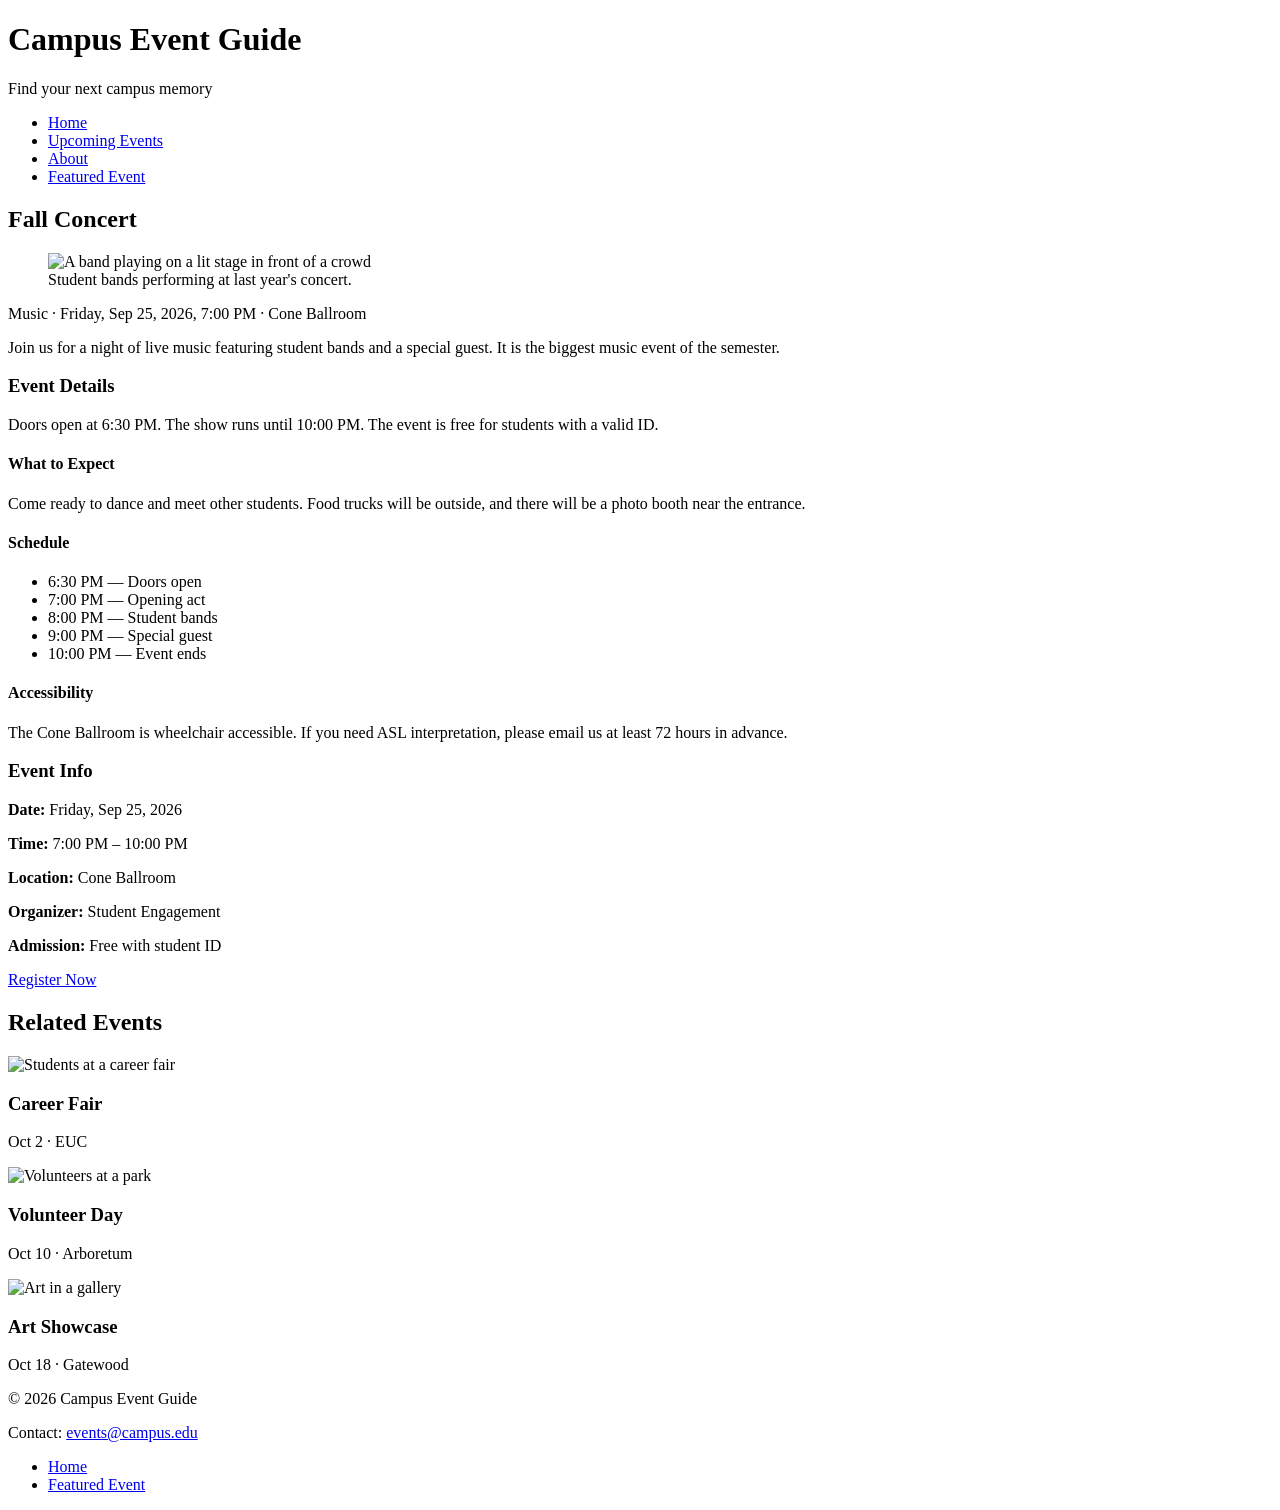
==== event.html @ defc544c "making chnmages to the index page" ====
<!DOCTYPE html>
<!--
  Name: Maria Guadalupe Reynoso
  Date: 09.13.2026
  CSC 372-01

  Featured event page for the Campus Event Guide. It shows details
  about one event, a sidebar with event info, and related events.
-->
<html lang="en">
<head>
  <meta charset="UTF-8">
  <meta name="viewport" content="width=device-width, initial-scale=1.0">
  <title>Campus Event Guide | Fall Concert</title>
  <link rel="stylesheet" href="css/styles.css">
</head>
<body>

  <!-- Same header as home page -->
  <header class="site-header">
    <h1>Campus Event Guide</h1>
    <p class="tagline">Find your next campus memory</p>

    <nav>
      <ul>
        <li><a href="index.html">Home</a></li>
        <li><a href="index.html#events">Upcoming Events</a></li>
        <li><a href="index.html#about">About</a></li>
        <li><a href="event.html">Featured Event</a></li>
      </ul>
    </nav>
  </header>

  <main>

    <!-- Event introduction -->
    <section class="event-intro">
      <h2>Fall Concert</h2>

      <figure class="event-image">
        <img
          src="https://placehold.co/1000x500/1e6091/ffffff?text=Fall+Concert"
          alt="A band playing on a lit stage in front of a crowd">
        <figcaption>Student bands performing at last year's concert.</figcaption>
      </figure>

      <p class="event-details">
        <span class="event-category">Music</span> ·
        <time datetime="2026-09-25T19:00">Friday, Sep 25, 2026, 7:00 PM</time> ·
        Cone Ballroom
      </p>

      <p>
        Join us for a night of live music featuring student bands and a
        special guest. It is the biggest music event of the semester.
      </p>
    </section>

    <!-- Main content and sidebar (CSS Grid) -->
    <div class="event-layout">

      <section class="event-main">
        <h3>Event Details</h3>

        <p>
          Doors open at 6:30 PM. The show runs until 10:00 PM. The event is
          free for students with a valid ID.
        </p>

        <h4>What to Expect</h4>
        <p>
          Come ready to dance and meet other students. Food trucks will be
          outside, and there will be a photo booth near the entrance.
        </p>

        <h4>Schedule</h4>
        <ul>
          <li>6:30 PM — Doors open</li>
          <li>7:00 PM — Opening act</li>
          <li>8:00 PM — Student bands</li>
          <li>9:00 PM — Special guest</li>
          <li>10:00 PM — Event ends</li>
        </ul>

        <h4>Accessibility</h4>
        <p>
          The Cone Ballroom is wheelchair accessible. If you need ASL
          interpretation, please email us at least 72 hours in advance.
        </p>
      </section>

      <aside class="event-sidebar">
        <h3>Event Info</h3>

        <p><strong>Date:</strong> Friday, Sep 25, 2026</p>
        <p><strong>Time:</strong> 7:00 PM – 10:00 PM</p>
        <p><strong>Location:</strong> Cone Ballroom</p>
        <p><strong>Organizer:</strong> Student Engagement</p>
        <p><strong>Admission:</strong> Free with student ID</p>

        <a class="button" href="#">Register Now</a>
      </aside>

    </div>

    <!-- Related events (Flexbox) -->
    <section class="related">
      <h2>Related Events</h2>

      <div class="related-list">

        <article class="related-card">
          <img src="https://placehold.co/300x180/2a9d8f/ffffff?text=Career+Fair" alt="Students at a career fair">
          <h3>Career Fair</h3>
          <p><time datetime="2026-10-02">Oct 2</time> · EUC</p>
        </article>

        <article class="related-card">
          <img src="https://placehold.co/300x180/e76f51/ffffff?text=Volunteer+Day" alt="Volunteers at a park">
          <h3>Volunteer Day</h3>
          <p><time datetime="2026-10-10">Oct 10</time> · Arboretum</p>
        </article>

        <article class="related-card">
          <img src="https://placehold.co/300x180/264653/ffffff?text=Art+Show" alt="Art in a gallery">
          <h3>Art Showcase</h3>
          <p><time datetime="2026-10-18">Oct 18</time> · Gatewood</p>
        </article>

      </div>
    </section>

  </main>

  <!-- Same footer as home page -->
  <footer class="site-footer">
    <p>&copy; 2026 Campus Event Guide</p>
    <p>Contact: <a href="mailto:events@campus.edu">events@campus.edu</a></p>
    <nav>
      <ul>
        <li><a href="index.html">Home</a></li>
        <li><a href="event.html">Featured Event</a></li>
      </ul>
    </nav>
  </footer>

</body>
</html>
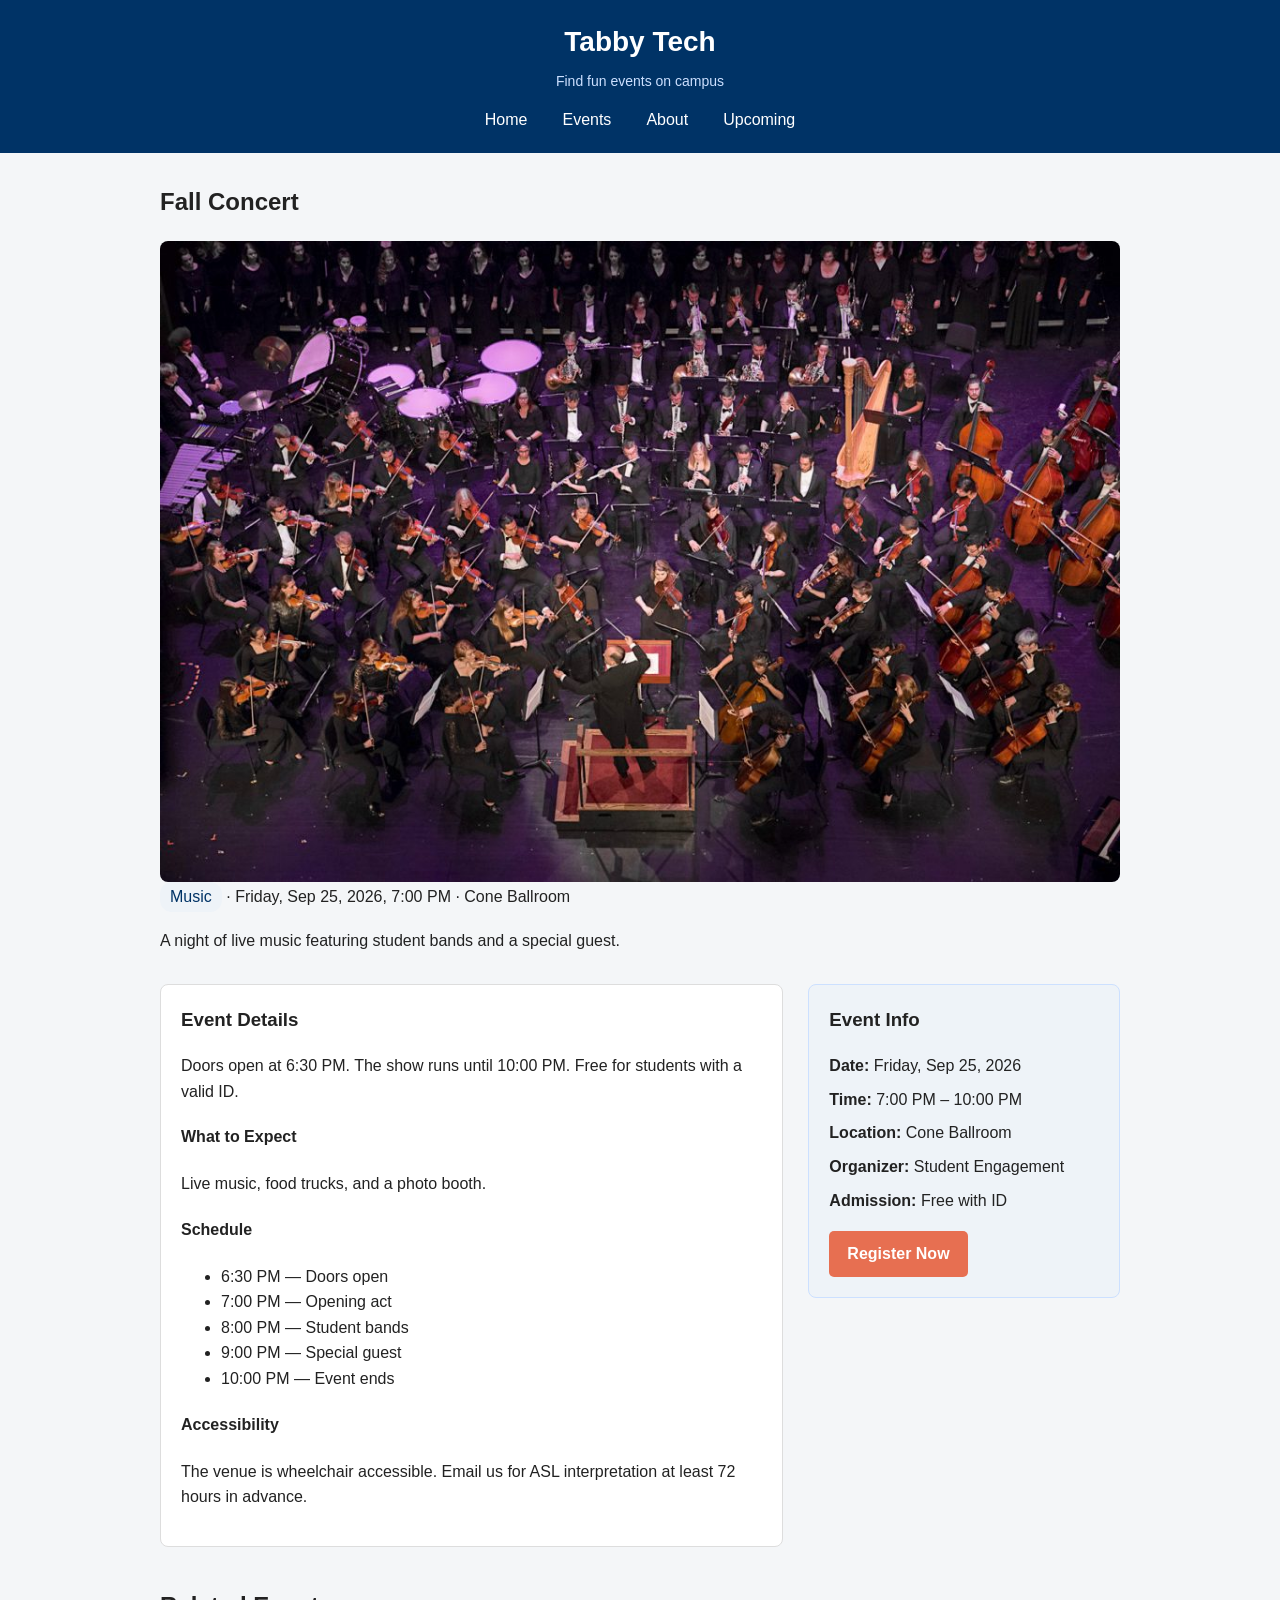
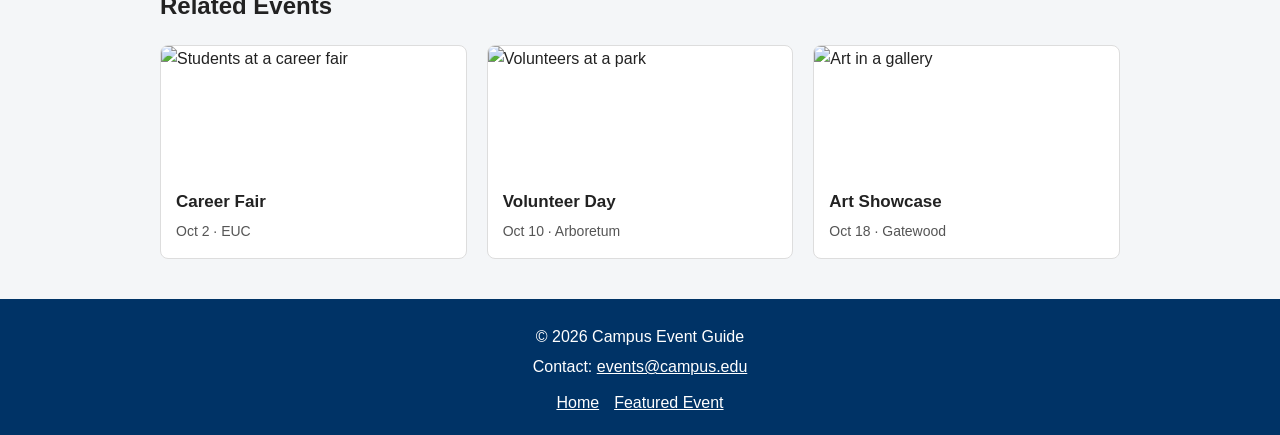
==== commit b0308fca: "adding events to the index page" ====
--- a/event.html
+++ b/event.html
@@ -4,74 +4,66 @@
   Date: 09.13.2026
   CSC 372-01
 
-  Featured event page for the Campus Event Guide. It shows details
-  about one event, a sidebar with event info, and related events.
+  Featured event page for the Campus Event Guide.
 -->
 <html lang="en">
 <head>
   <meta charset="UTF-8">
   <meta name="viewport" content="width=device-width, initial-scale=1.0">
-  <title>Campus Event Guide | Fall Concert</title>
-  <link rel="stylesheet" href="css/styles.css">
+  <title> Tabby Tech </title>
+  <link rel="stylesheet" href="css/style.css">
 </head>
 <body>
 
-  <!-- Same header as home page -->
   <header class="site-header">
-    <h1>Campus Event Guide</h1>
-    <p class="tagline">Find your next campus memory</p>
+    <h1> Tabby Tech</h1>
+    <p class="tagline">Find fun events on campus</p>
 
     <nav>
       <ul>
         <li><a href="index.html">Home</a></li>
-        <li><a href="index.html#events">Upcoming Events</a></li>
+        <li><a href="index.html#events">Events</a></li>
         <li><a href="index.html#about">About</a></li>
-        <li><a href="event.html">Featured Event</a></li>
+        <li><a href="event.html">Upcoming</a></li> 
       </ul>
     </nav>
   </header>
 
   <main>
 
-    <!-- Event introduction -->
+    <!-- Event intro -->
     <section class="event-intro">
       <h2>Fall Concert</h2>
 
       <figure class="event-image">
-        <img
-          src="https://placehold.co/1000x500/1e6091/ffffff?text=Fall+Concert"
-          alt="A band playing on a lit stage in front of a crowd">
-        <figcaption>Student bands performing at last year's concert.</figcaption>
+        <img src="images/concert.jpg" alt="Band Concert>
+        <figcaption>Student bands at last year's concert.</figcaption>
       </figure>
 
       <p class="event-details">
-        <span class="event-category">Music</span> ·
+        <span class="category">Music</span> ·
         <time datetime="2026-09-25T19:00">Friday, Sep 25, 2026, 7:00 PM</time> ·
         Cone Ballroom
       </p>
 
       <p>
-        Join us for a night of live music featuring student bands and a
-        special guest. It is the biggest music event of the semester.
+        A night of live music featuring student bands and a special guest.
       </p>
     </section>
 
-    <!-- Main content and sidebar (CSS Grid) -->
+    <!-- Main + sidebar (Grid) -->
     <div class="event-layout">
 
       <section class="event-main">
         <h3>Event Details</h3>
 
         <p>
-          Doors open at 6:30 PM. The show runs until 10:00 PM. The event is
-          free for students with a valid ID.
+          Doors open at 6:30 PM. The show runs until 10:00 PM. Free for
+          students with a valid ID.
         </p>
 
         <h4>What to Expect</h4>
-        <p>
-          Come ready to dance and meet other students. Food trucks will be
-          outside, and there will be a photo booth near the entrance.
-        </p>
+        <p>Live music, food trucks, and a photo booth.</p>
 
         <h4>Schedule</h4>
         <ul>
@@ -84,20 +76,18 @@
 
         <h4>Accessibility</h4>
         <p>
-          The Cone Ballroom is wheelchair accessible. If you need ASL
-          interpretation, please email us at least 72 hours in advance.
+          The venue is wheelchair accessible. Email us for ASL
+          interpretation at least 72 hours in advance.
         </p>
       </section>
 
       <aside class="event-sidebar">
         <h3>Event Info</h3>
-
         <p><strong>Date:</strong> Friday, Sep 25, 2026</p>
         <p><strong>Time:</strong> 7:00 PM – 10:00 PM</p>
         <p><strong>Location:</strong> Cone Ballroom</p>
         <p><strong>Organizer:</strong> Student Engagement</p>
-        <p><strong>Admission:</strong> Free with student ID</p>
-
+        <p><strong>Admission:</strong> Free with ID</p>
         <a class="button" href="#">Register Now</a>
       </aside>
 
@@ -110,19 +100,19 @@
       <div class="related-list">
 
         <article class="related-card">
-          <img src="https://placehold.co/300x180/2a9d8f/ffffff?text=Career+Fair" alt="Students at a career fair">
+          <img src="images/related-career.jpg" alt="Students at a career fair">
           <h3>Career Fair</h3>
           <p><time datetime="2026-10-02">Oct 2</time> · EUC</p>
         </article>
 
         <article class="related-card">
-          <img src="https://placehold.co/300x180/e76f51/ffffff?text=Volunteer+Day" alt="Volunteers at a park">
+          <img src="images/related-volunteer.jpg" alt="Volunteers at a park">
           <h3>Volunteer Day</h3>
           <p><time datetime="2026-10-10">Oct 10</time> · Arboretum</p>
         </article>
 
         <article class="related-card">
-          <img src="https://placehold.co/300x180/264653/ffffff?text=Art+Show" alt="Art in a gallery">
+          <img src="images/related-art.jpg" alt="Art in a gallery">
           <h3>Art Showcase</h3>
           <p><time datetime="2026-10-18">Oct 18</time> · Gatewood</p>
         </article>
@@ -132,7 +122,6 @@
 
   </main>
 
-  <!-- Same footer as home page -->
   <footer class="site-footer">
     <p>&copy; 2026 Campus Event Guide</p>
     <p>Contact: <a href="mailto:events@campus.edu">events@campus.edu</a></p>
--- a/css/style.css
+++ b/css/style.css
@@ -0,0 +1,350 @@
+/*
+  Name: Maria Guadalupe Reynoso
+  Date: 09.13.2026
+  CSC 372-01
+
+  Stylesheet for the Campus Event Guide.
+
+  1. Base
+  2. Header / nav (Flexbox)
+  3. Hero (Flexbox)
+  4. Event cards (Grid)
+  5. About
+  6. Event page (main + sidebar, Grid)
+  7. Related events (Flexbox)
+  8. Footer
+  9. Media queries
+*/
+
+/* ---------- 1. Base ---------- */
+
+* {
+  box-sizing: border-box;
+}
+
+body {
+  margin: 0;
+  font-family: Arial, Helvetica, sans-serif;
+  line-height: 1.6;
+  color: #222;
+  background-color: #f4f6f8;
+}
+
+h1, h2, h3, h4 {
+  margin-top: 0;
+}
+
+a {
+  color: #1e6091;
+}
+
+img {
+  max-width: 100%;
+  display: block;
+}
+
+.button {
+  display: inline-block;
+  background-color: #e76f51;
+  color: #fff;
+  padding: 10px 18px;
+  border-radius: 5px;
+  text-decoration: none;
+  font-weight: bold;
+  margin-top: 10px;
+}
+
+.button:hover {
+  background-color: #c95a3e;
+}
+
+/* ---------- 2. Header / nav (Flexbox) ---------- */
+
+.site-header {
+  background-color: #003366;
+  color: #fff;
+  padding: 20px;
+  text-align: center;
+}
+
+.site-header h1 {
+  margin: 0;
+  font-size: 28px;
+}
+
+.tagline {
+  margin: 5px 0 15px;
+  font-size: 14px;
+  color: #cce0ff;
+}
+
+/* Flexbox: nav links in a row */
+.site-header nav ul {
+  display: flex;
+  flex-wrap: wrap;
+  justify-content: center;
+  gap: 15px;
+  list-style: none;
+  margin: 0;
+  padding: 0;
+}
+
+.site-header nav a {
+  color: #fff;
+  text-decoration: none;
+  padding: 5px 10px;
+  border-radius: 4px;
+}
+
+.site-header nav a:hover {
+  background-color: #1e6091;
+}
+
+/* ---------- 3. Hero (Flexbox) ---------- */
+
+/* Flexbox: text next to image */
+.hero {
+  display: flex;
+  flex-wrap: wrap;
+  align-items: center;
+  gap: 30px;
+  max-width: 1000px;
+  margin: 30px auto;
+  padding: 0 20px;
+}
+
+.hero-text {
+  flex: 1 1 300px;
+}
+
+.hero-image {
+  flex: 1 1 300px;
+  margin: 0;
+}
+
+.hero-image img {
+  border-radius: 8px;
+}
+
+.hero-image figcaption {
+  font-size: 13px;
+  color: #666;
+  margin-top: 8px;
+  text-align: center;
+}
+
+/* ---------- 4. Event cards (Grid) ---------- */
+
+.events {
+  max-width: 1000px;
+  margin: 40px auto;
+  padding: 0 20px;
+}
+
+/* Grid: responsive event cards */
+.event-grid {
+  display: grid;
+  grid-template-columns: repeat(auto-fit, minmax(250px, 1fr));
+  gap: 20px;
+}
+
+.event-card {
+  background-color: #fff;
+  border: 1px solid #ddd;
+  border-radius: 8px;
+  overflow: hidden;
+}
+
+/* First card is wider */
+.event-card:first-child {
+  grid-column: span 2;
+}
+
+.event-card img {
+  width: 100%;
+  height: 160px;
+  object-fit: cover;
+}
+
+.event-info {
+  padding: 15px;
+}
+
+.event-info h3 {
+  margin-bottom: 5px;
+}
+
+.event-info p {
+  font-size: 14px;
+  margin: 3px 0;
+  color: #555;
+}
+
+.category {
+  display: inline-block;
+  background-color: #eef3f8;
+  color: #003366;
+  padding: 2px 10px;
+  border-radius: 12px;
+}
+
+/* ---------- 5. About ---------- */
+
+.about {
+  max-width: 800px;
+  margin: 40px auto;
+  padding: 0 20px;
+}
+
+/* ---------- 6. Event page (main + sidebar, Grid) ---------- */
+
+.event-intro {
+  max-width: 1000px;
+  margin: 30px auto;
+  padding: 0 20px;
+}
+
+.event-image {
+  margin: 15px 0;
+}
+
+.event-image img {
+  border-radius: 8px;
+}
+
+.event-image figcaption {
+  font-size: 13px;
+  color: #666;
+  margin-top: 8px;
+}
+
+/* Grid: two-column layout */
+.event-layout {
+  display: grid;
+  grid-template-columns: 2fr 1fr;
+  gap: 25px;
+  max-width: 1000px;
+  margin: 30px auto;
+  padding: 0 20px;
+}
+
+.event-main {
+  background-color: #fff;
+  padding: 20px;
+  border: 1px solid #ddd;
+  border-radius: 8px;
+}
+
+.event-main h4 {
+  margin-top: 20px;
+}
+
+.event-sidebar {
+  background-color: #eef3f8;
+  padding: 20px;
+  border: 1px solid #cce0ff;
+  border-radius: 8px;
+  height: fit-content;
+}
+
+.event-sidebar p {
+  margin: 8px 0;
+}
+
+/* ---------- 7. Related events (Flexbox) ---------- */
+
+.related {
+  max-width: 1000px;
+  margin: 40px auto;
+  padding: 0 20px;
+}
+
+/* Flexbox: cards wrap */
+.related-list {
+  display: flex;
+  flex-wrap: wrap;
+  gap: 20px;
+}
+
+.related-card {
+  flex: 1 1 220px;
+  background-color: #fff;
+  border: 1px solid #ddd;
+  border-radius: 8px;
+  overflow: hidden;
+}
+
+.related-card img {
+  width: 100%;
+  height: 130px;
+  object-fit: cover;
+}
+
+.related-card h3 {
+  font-size: 17px;
+  margin: 12px 15px 5px;
+}
+
+.related-card p {
+  font-size: 14px;
+  margin: 0 15px 15px;
+  color: #555;
+}
+
+/* ---------- 8. Footer ---------- */
+
+.site-footer {
+  background-color: #003366;
+  color: #fff;
+  text-align: center;
+  padding: 20px;
+  margin-top: 40px;
+}
+
+.site-footer p {
+  margin: 5px 0;
+}
+
+.site-footer a {
+  color: #fff;
+}
+
+/* Flexbox: footer nav */
+.site-footer nav ul {
+  display: flex;
+  flex-wrap: wrap;
+  justify-content: center;
+  gap: 15px;
+  list-style: none;
+  margin: 10px 0 0;
+  padding: 0;
+}
+
+/* ---------- 9. Media queries ---------- */
+
+/* Tablet */
+@media (max-width: 800px) {
+  .event-layout {
+    grid-template-columns: 1fr;
+  }
+
+  .event-card:first-child {
+    grid-column: auto;
+  }
+}
+
+/* Phone */
+@media (max-width: 500px) {
+  .hero {
+    flex-direction: column;
+  }
+
+  .site-header nav ul {
+    flex-direction: column;
+    gap: 5px;
+  }
+
+  .related-list {
+    flex-direction: column;
+  }
+}
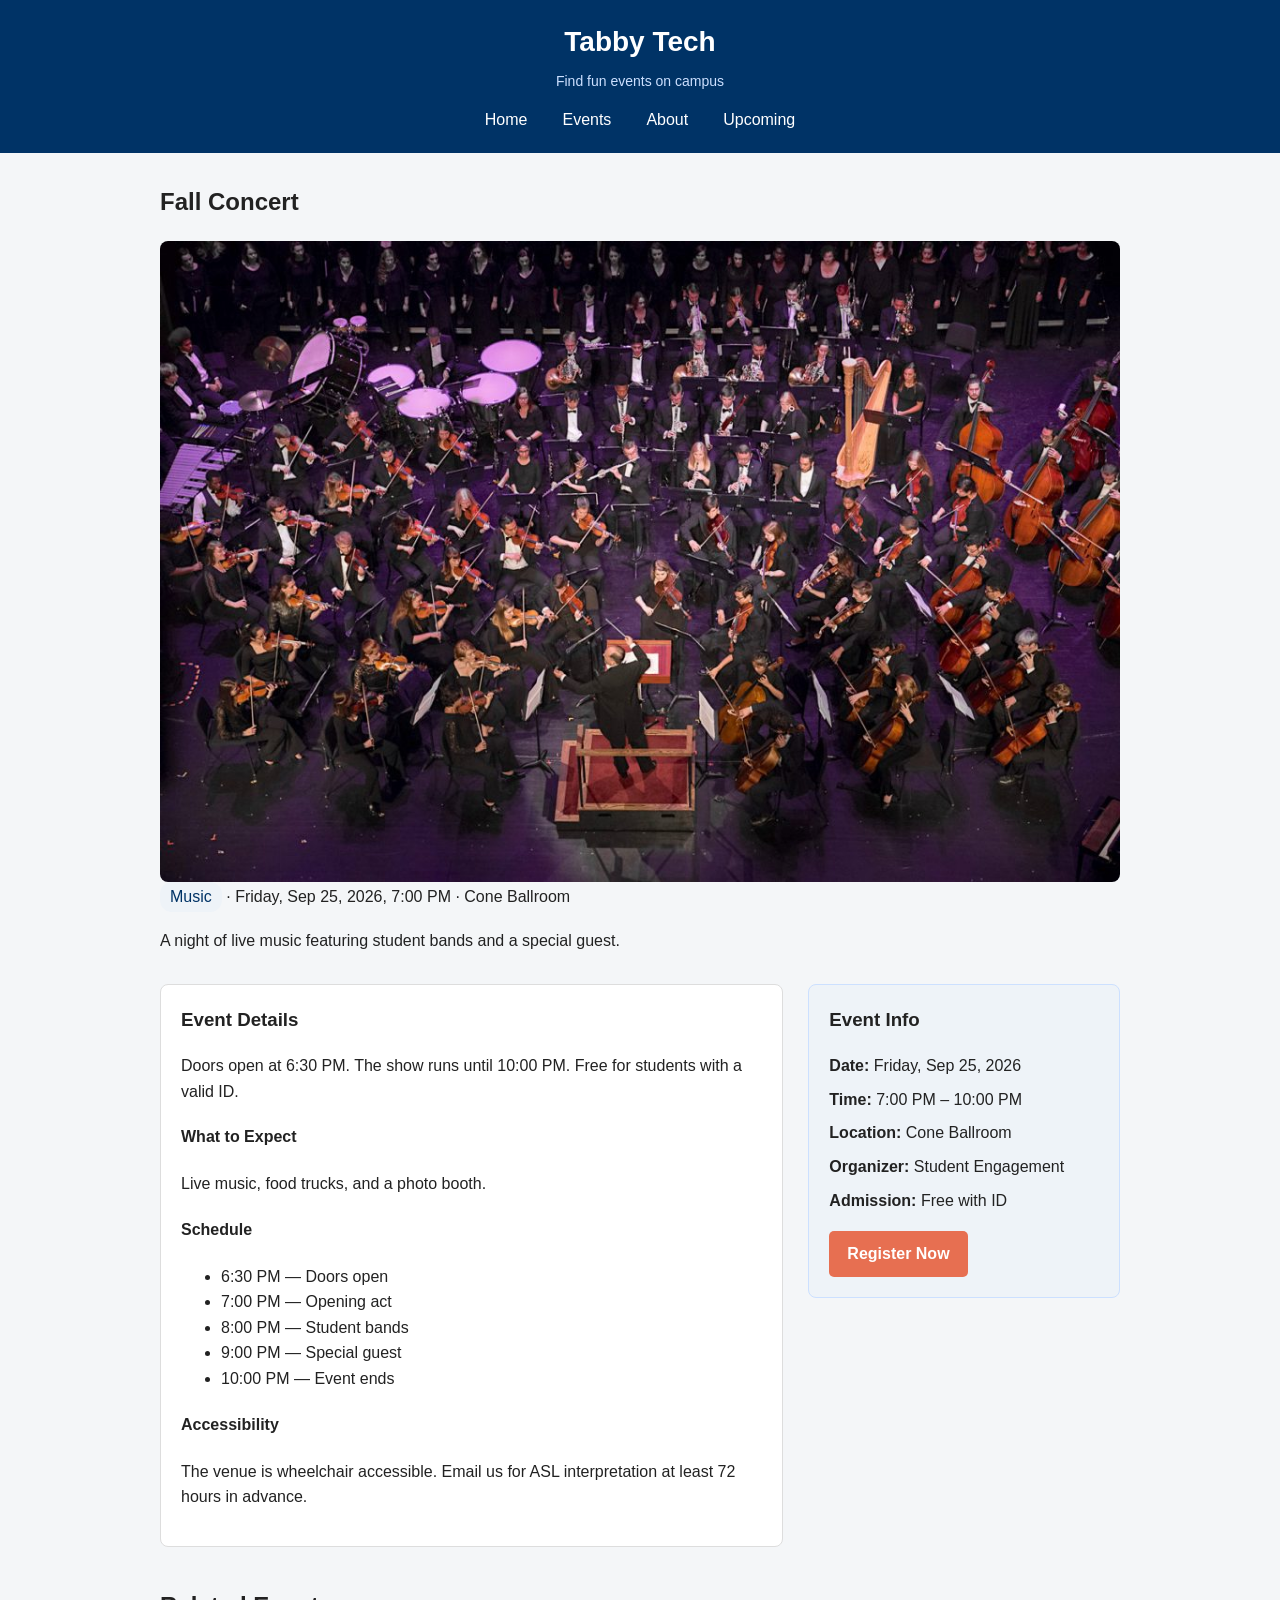
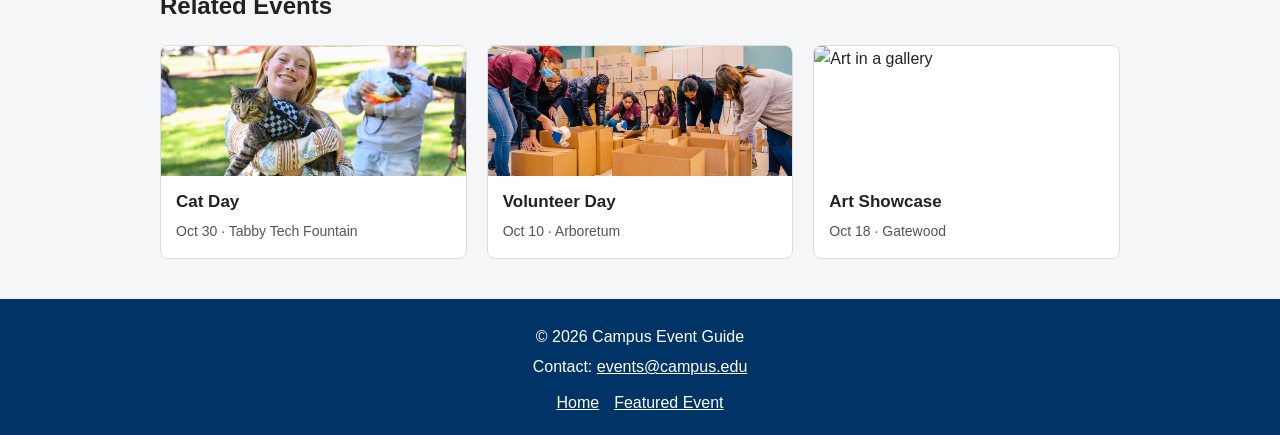
==== commit 06ca2e0c: "adding events to event page" ====
--- a/event.html
+++ b/event.html
@@ -100,13 +100,13 @@
       <div class="related-list">
 
         <article class="related-card">
-          <img src="images/related-career.jpg" alt="Students at a career fair">
-          <h3>Career Fair</h3>
-          <p><time datetime="2026-10-02">Oct 2</time> · EUC</p>
+          <img src="images/catDay.jpg" alt="Students with cats">
+          <h3>Cat Day</h3>
+          <p><time datetime="2026-10-30">Oct 30</time> · Tabby Tech Fountain</p>
         </article>
 
         <article class="related-card">
-          <img src="images/related-volunteer.jpg" alt="Volunteers at a park">
+          <img src="images/service.gif" alt="Students volunteering packing meals for families.">
           <h3>Volunteer Day</h3>
           <p><time datetime="2026-10-10">Oct 10</time> · Arboretum</p>
         </article>
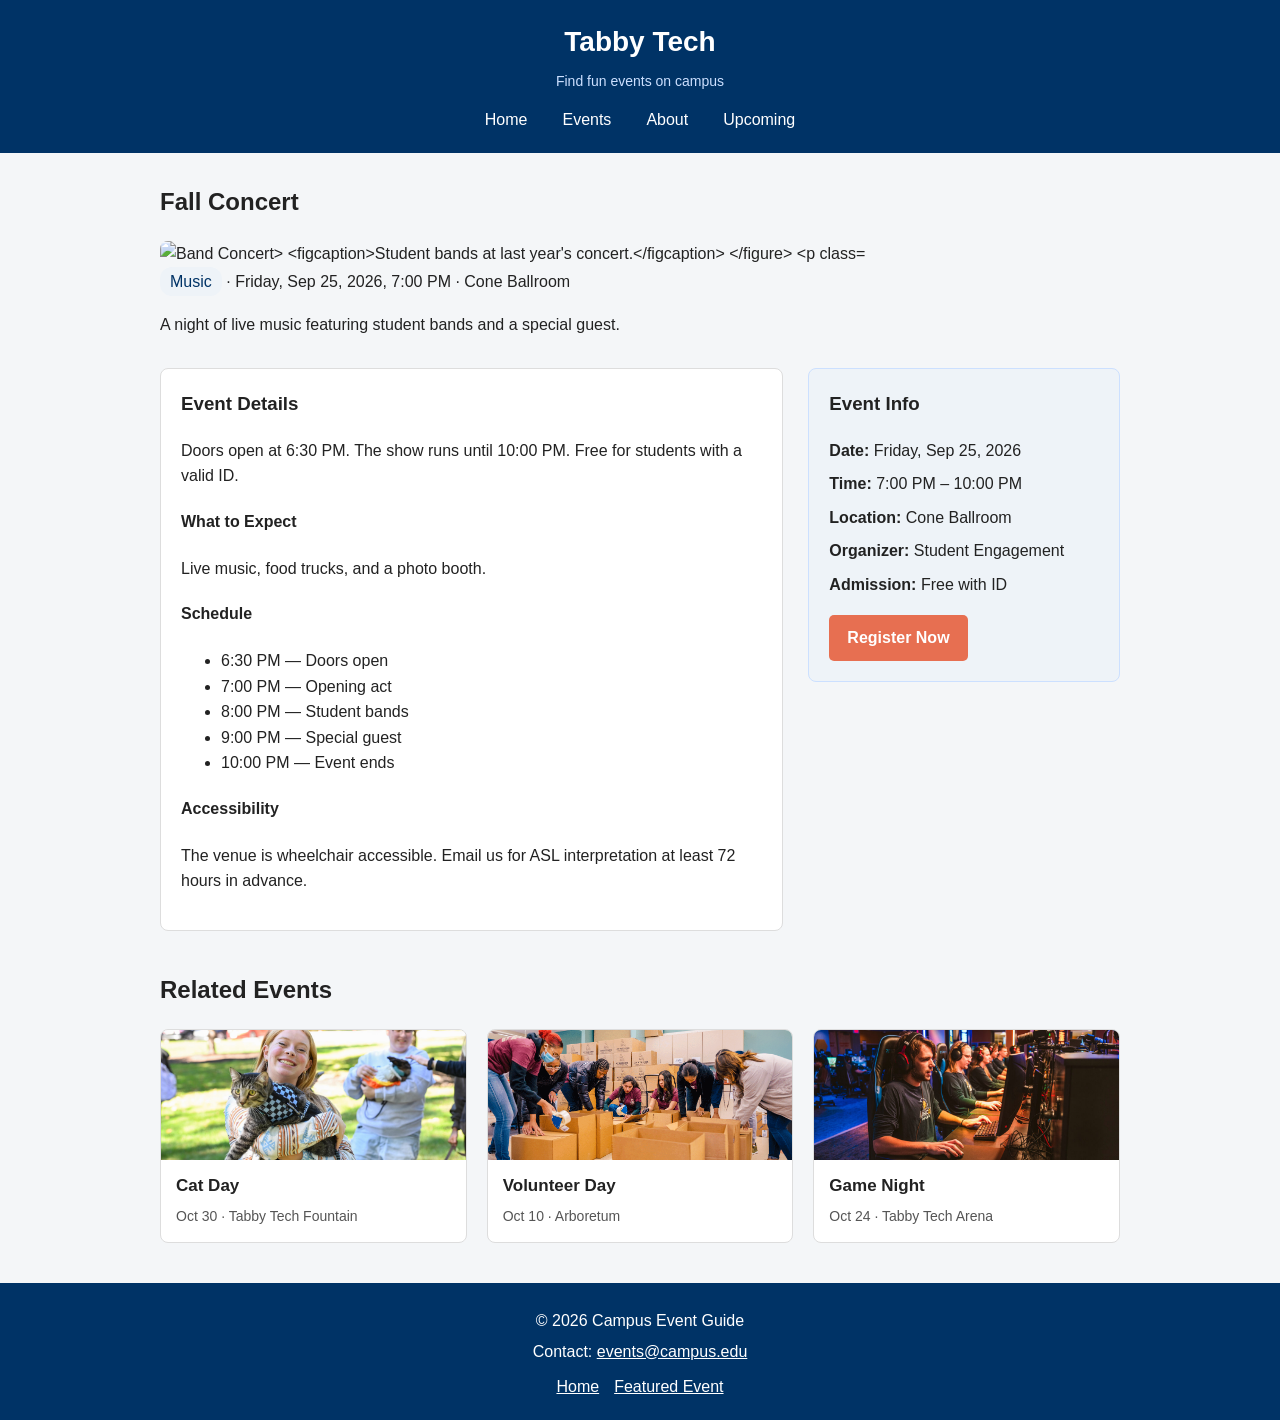
==== commit 8df1e748: "adding images to the events in index and event page" ====
--- a/event.html
+++ b/event.html
@@ -112,9 +112,9 @@
         </article>
 
         <article class="related-card">
-          <img src="images/related-art.jpg" alt="Art in a gallery">
-          <h3>Art Showcase</h3>
-          <p><time datetime="2026-10-18">Oct 18</time> · Gatewood</p>
+          <img src="images/gameNight.jpg" alt="Students playing videogames">
+          <h3>Game Night</h3>
+          <p><time datetime="2026-10-24">Oct 24</time> · Tabby Tech Arena</p>
         </article>
 
       </div>
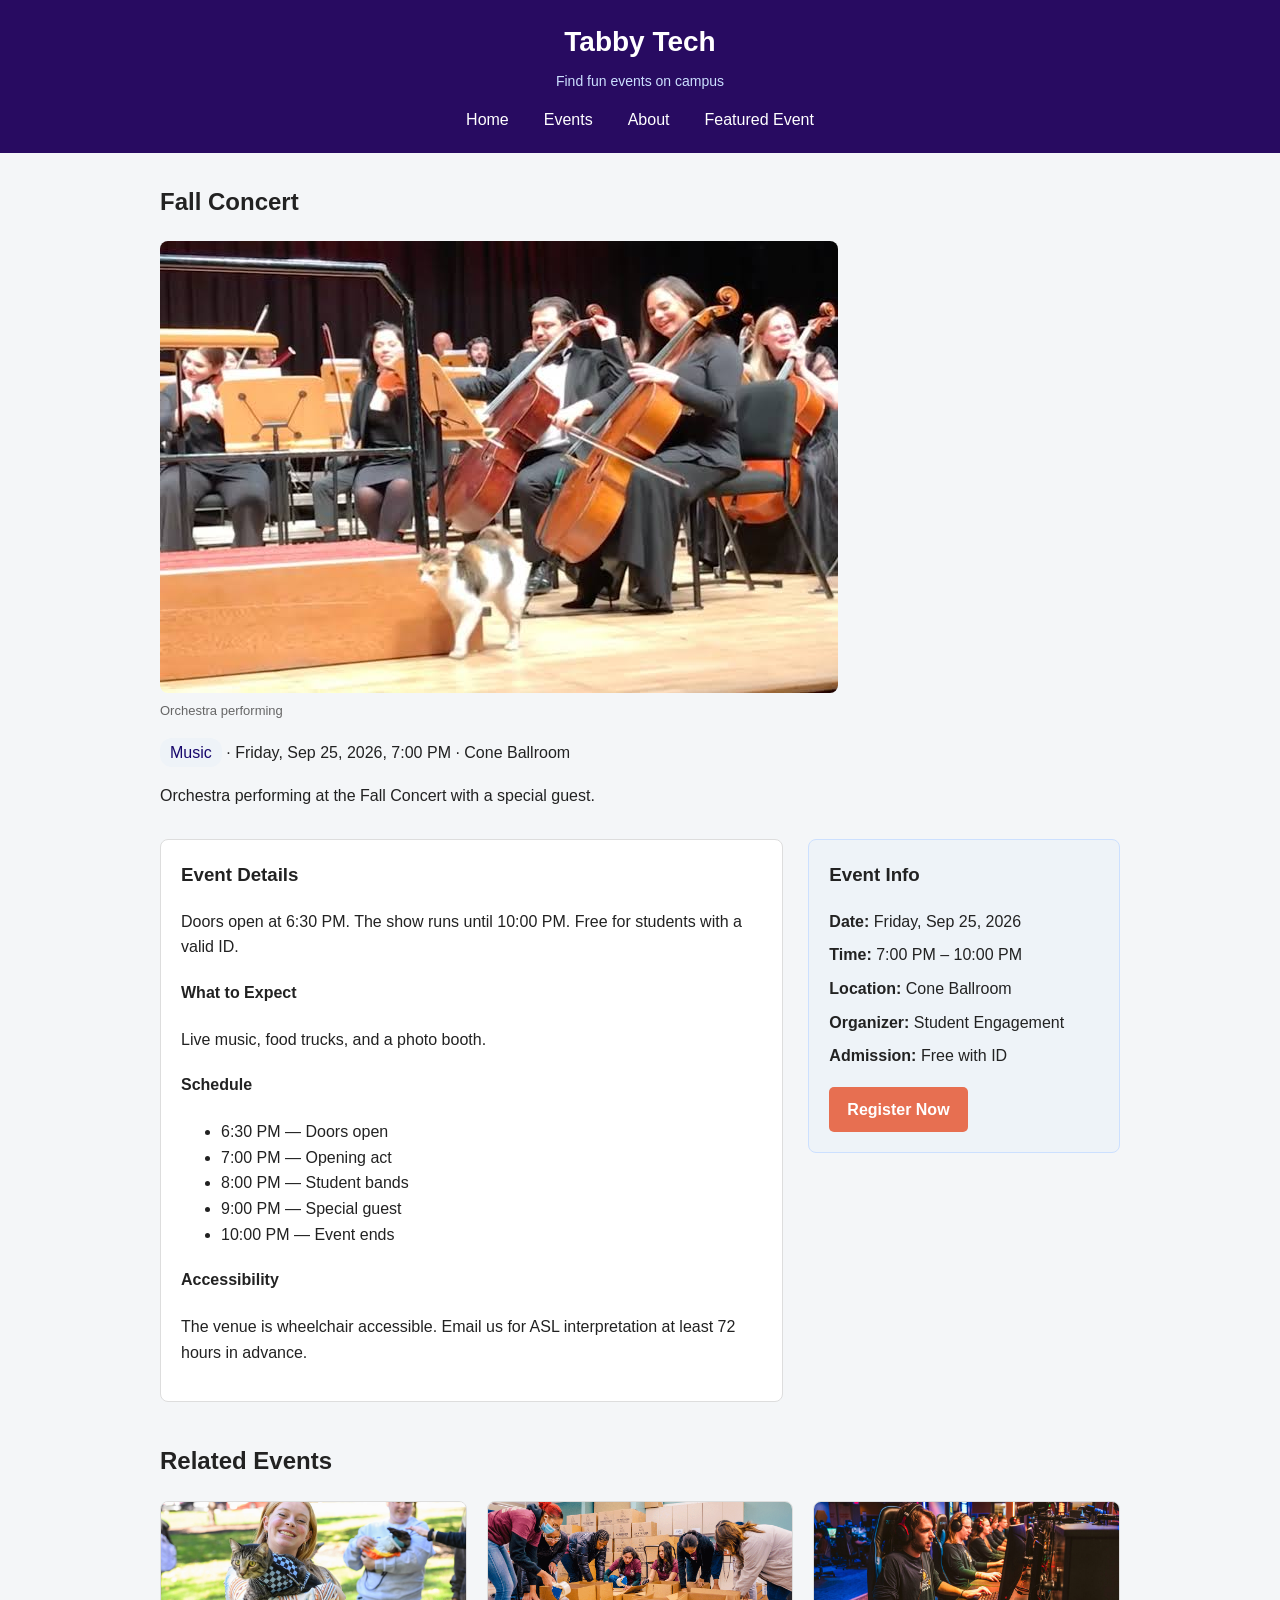
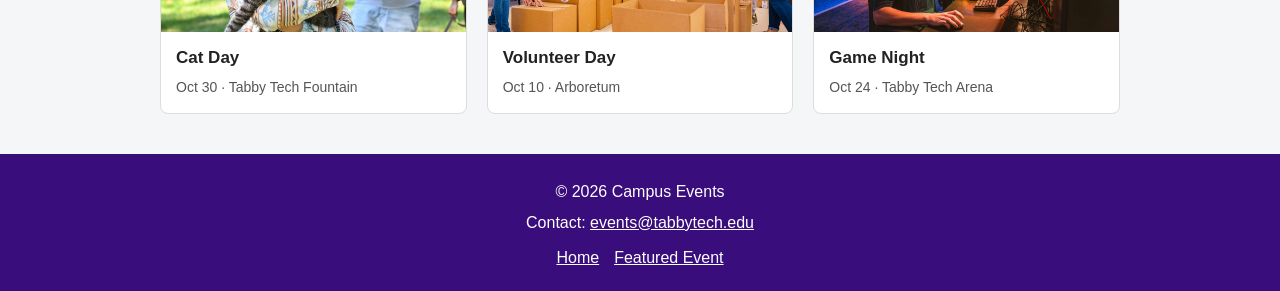
==== commit 37a8f5c0: "adding the four required tabs" ====
--- a/event.html
+++ b/event.html
@@ -24,7 +24,7 @@
         <li><a href="index.html">Home</a></li>
         <li><a href="index.html#events">Events</a></li>
         <li><a href="index.html#about">About</a></li>
-        <li><a href="event.html">Upcoming</a></li> 
+        <li><a href="event.html">Featured Event</a></li>
       </ul>
     </nav>
   </header>
@@ -36,8 +36,8 @@
       <h2>Fall Concert</h2>
 
       <figure class="event-image">
-        <img src="images/concert.jpg" alt="Band Concert>
-        <figcaption>Student bands at last year's concert.</figcaption>
+        <img src="images/tabbyConcert.jpg" alt="Band Concert">
+        <figcaption>Orchestra performing</figcaption>
       </figure>
 
       <p class="event-details">
@@ -47,11 +47,11 @@
       </p>
 
       <p>
-        A night of live music featuring student bands and a special guest.
+        Orchestra performing at the Fall Concert with a special guest.
       </p>
     </section>
 
-    <!-- Main + sidebar (Grid) -->
+    <!-- Main events -->
     <div class="event-layout">
 
       <section class="event-main">
@@ -93,7 +93,7 @@
 
     </div>
 
-    <!-- Related events (Flexbox) -->
+    <!-- Related events -->
     <section class="related">
       <h2>Related Events</h2>
 
@@ -123,8 +123,8 @@
   </main>
 
   <footer class="site-footer">
-    <p>&copy; 2026 Campus Event Guide</p>
-    <p>Contact: <a href="mailto:events@campus.edu">events@campus.edu</a></p>
+    <p>&copy; 2026 Campus Events</p>
+    <p>Contact: <a href="mailto:events@tabbytech.edu">events@tabbytech.edu</a></p>
     <nav>
       <ul>
         <li><a href="index.html">Home</a></li>
--- a/css/style.css
+++ b/css/style.css
@@ -3,20 +3,8 @@
   Date: 09.13.2026
   CSC 372-01
 
-  Stylesheet for the Campus Event Guide.
-
-  1. Base
-  2. Header / nav (Flexbox)
-  3. Hero (Flexbox)
-  4. Event cards (Grid)
-  5. About
-  6. Event page (main + sidebar, Grid)
-  7. Related events (Flexbox)
-  8. Footer
-  9. Media queries
-*/
-
-/* ---------- 1. Base ---------- */
+  The style file for the index and event pages fro tabby tech.
+**/
 
 * {
   box-sizing: border-box;
@@ -35,7 +23,7 @@
 }
 
 a {
-  color: #1e6091;
+  color: #2d0c67;
 }
 
 img {
@@ -58,10 +46,10 @@
   background-color: #c95a3e;
 }
 
-/* ---------- 2. Header / nav (Flexbox) ---------- */
+/* --- Header / nav (Flexbox) --- */
 
 .site-header {
-  background-color: #003366;
+  background-color: #280b61;
   color: #fff;
   padding: 20px;
   text-align: center;
@@ -97,7 +85,7 @@
 }
 
 .site-header nav a:hover {
-  background-color: #1e6091;
+  background-color: #25166e;
 }
 
 /* ---------- 3. Hero (Flexbox) ---------- */
@@ -183,7 +171,7 @@
 .category {
   display: inline-block;
   background-color: #eef3f8;
-  color: #003366;
+  color: #18086c;
   padding: 2px 10px;
   border-radius: 12px;
 }
@@ -294,7 +282,7 @@
 /* ---------- 8. Footer ---------- */
 
 .site-footer {
-  background-color: #003366;
+  background-color: #390d7b;
   color: #fff;
   text-align: center;
   padding: 20px;
@@ -320,7 +308,7 @@
   padding: 0;
 }
 
-/* ---------- 9. Media queries ---------- */
+/* ----------  media ---------- */
 
 /* Tablet */
 @media (max-width: 800px) {
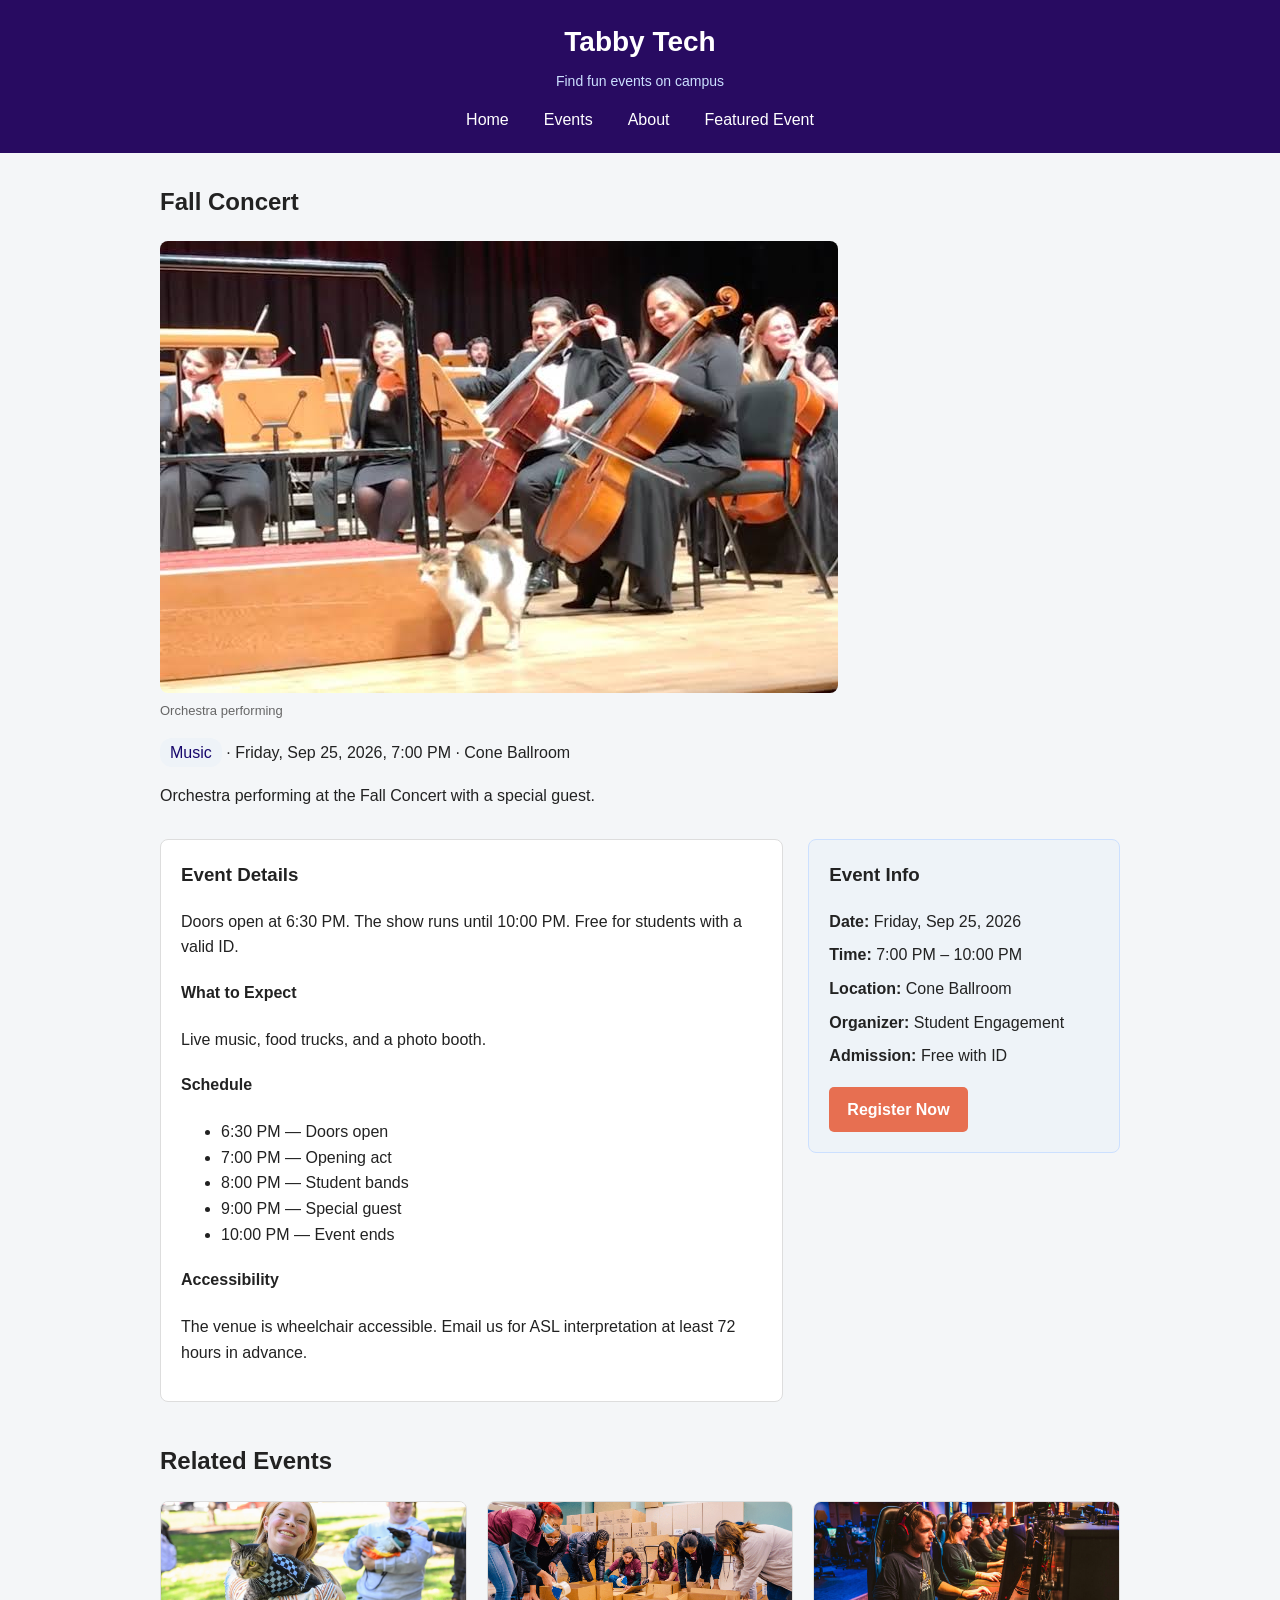
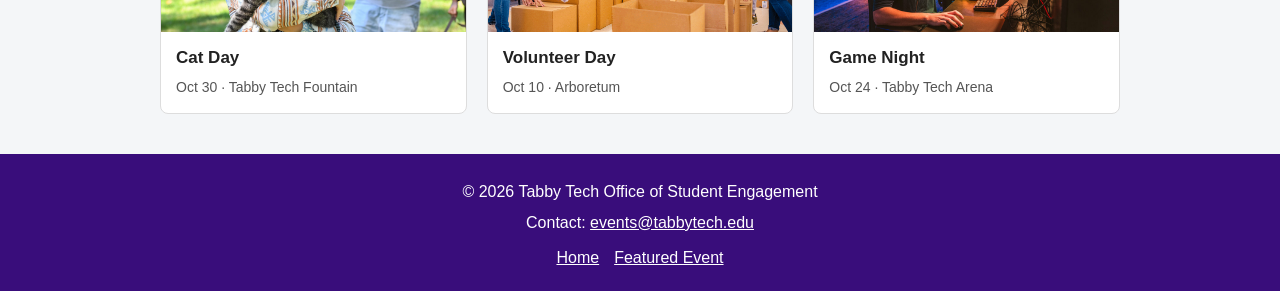
==== commit 5b5b1a75: "making the footer for tabby tech" ====
--- a/event.html
+++ b/event.html
@@ -123,7 +123,7 @@
   </main>
 
   <footer class="site-footer">
-    <p>&copy; 2026 Campus Events</p>
+    <p>&copy; 2026 Tabby Tech Office of Student Engagement</p>
     <p>Contact: <a href="mailto:events@tabbytech.edu">events@tabbytech.edu</a></p>
     <nav>
       <ul>
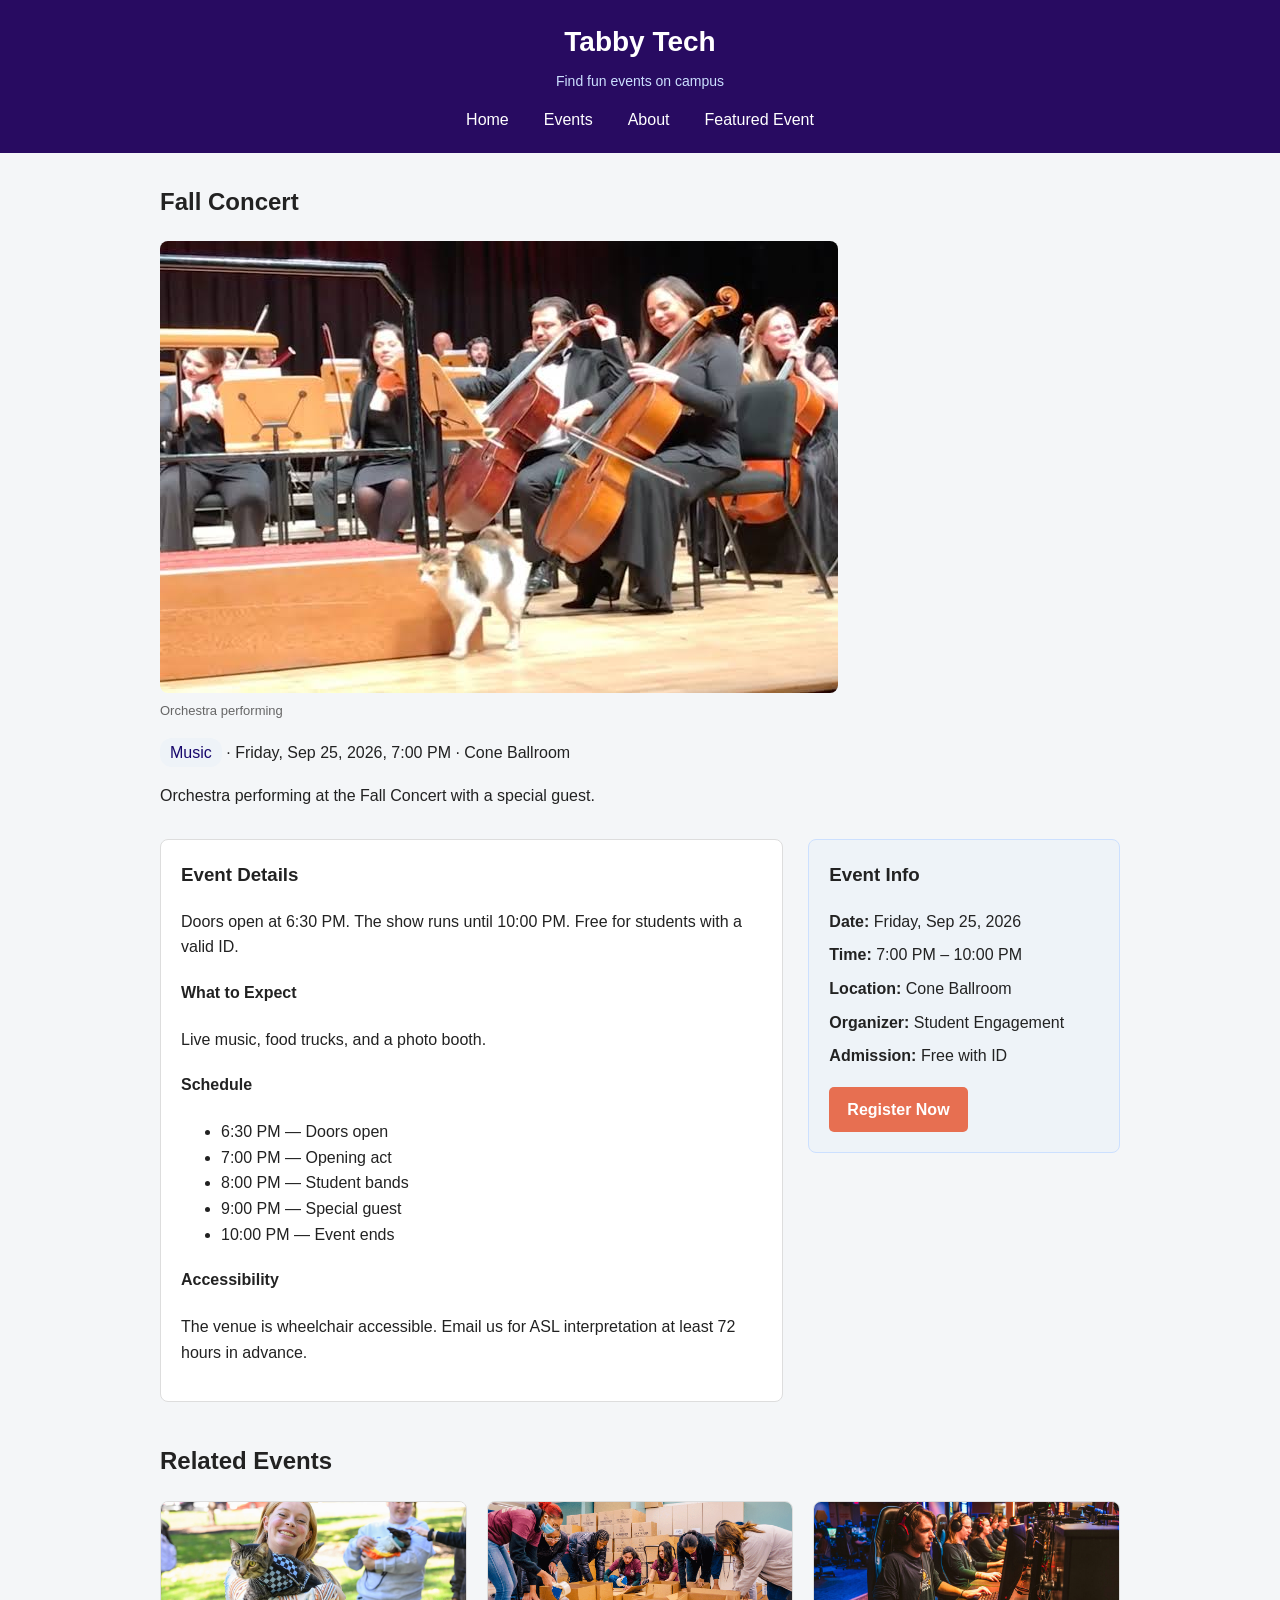
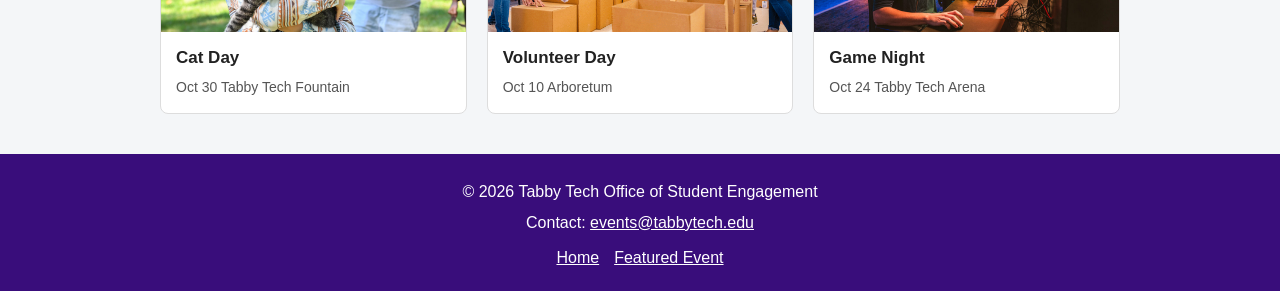
==== commit bccf46a1: "adding footer to style" ====
--- a/event.html
+++ b/event.html
@@ -4,8 +4,9 @@
   Date: 09.13.2026
   CSC 372-01
 
-  Featured event page for the Campus Event Guide.
+  Featured event page for Tabby Tech.
 -->
+
 <html lang="en">
 <head>
   <meta charset="UTF-8">
@@ -102,19 +103,19 @@
         <article class="related-card">
           <img src="images/catDay.jpg" alt="Students with cats">
           <h3>Cat Day</h3>
-          <p><time datetime="2026-10-30">Oct 30</time> · Tabby Tech Fountain</p>
+          <p><time datetime="2026-10-30">Oct 30</time> Tabby Tech Fountain</p>
         </article>
 
         <article class="related-card">
           <img src="images/service.gif" alt="Students volunteering packing meals for families.">
           <h3>Volunteer Day</h3>
-          <p><time datetime="2026-10-10">Oct 10</time> · Arboretum</p>
+          <p><time datetime="2026-10-10">Oct 10</time> Arboretum</p>
         </article>
 
         <article class="related-card">
           <img src="images/gameNight.jpg" alt="Students playing videogames">
           <h3>Game Night</h3>
-          <p><time datetime="2026-10-24">Oct 24</time> · Tabby Tech Arena</p>
+          <p><time datetime="2026-10-24">Oct 24</time> Tabby Tech Arena</p>
         </article>
 
       </div>
--- a/css/style.css
+++ b/css/style.css
@@ -3,7 +3,7 @@
   Date: 09.13.2026
   CSC 372-01
 
-  The style file for the index and event pages fro tabby tech.
+  The style file for the index and event pages for Tabby Tech.
 **/
 
 * {
@@ -88,7 +88,7 @@
   background-color: #25166e;
 }
 
-/* ---------- 3. Hero (Flexbox) ---------- */
+/* ---------- Hero (Flexbox) ---------- */
 
 /* Flexbox: text next to image */
 .hero {
@@ -121,7 +121,7 @@
   text-align: center;
 }
 
-/* ---------- 4. Event cards (Grid) ---------- */
+/* ---------- Event cards (Grid) ---------- */
 
 .events {
   max-width: 1000px;
@@ -176,7 +176,7 @@
   border-radius: 12px;
 }
 
-/* ---------- 5. About ---------- */
+/* ---------- About ---------- */
 
 .about {
   max-width: 800px;
@@ -184,7 +184,7 @@
   padding: 0 20px;
 }
 
-/* ---------- 6. Event page (main + sidebar, Grid) ---------- */
+/* ---------- Event page ---------- */
 
 .event-intro {
   max-width: 1000px;
@@ -239,7 +239,7 @@
   margin: 8px 0;
 }
 
-/* ---------- 7. Related events (Flexbox) ---------- */
+/* ---------- Related events---------- */
 
 .related {
   max-width: 1000px;
@@ -279,7 +279,7 @@
   color: #555;
 }
 
-/* ---------- 8. Footer ---------- */
+/* ---------- Footer ---------- */
 
 .site-footer {
   background-color: #390d7b;
@@ -308,7 +308,7 @@
   padding: 0;
 }
 
-/* ----------  media ---------- */
+/* ---------- media ---------- */
 
 /* Tablet */
 @media (max-width: 800px) {
